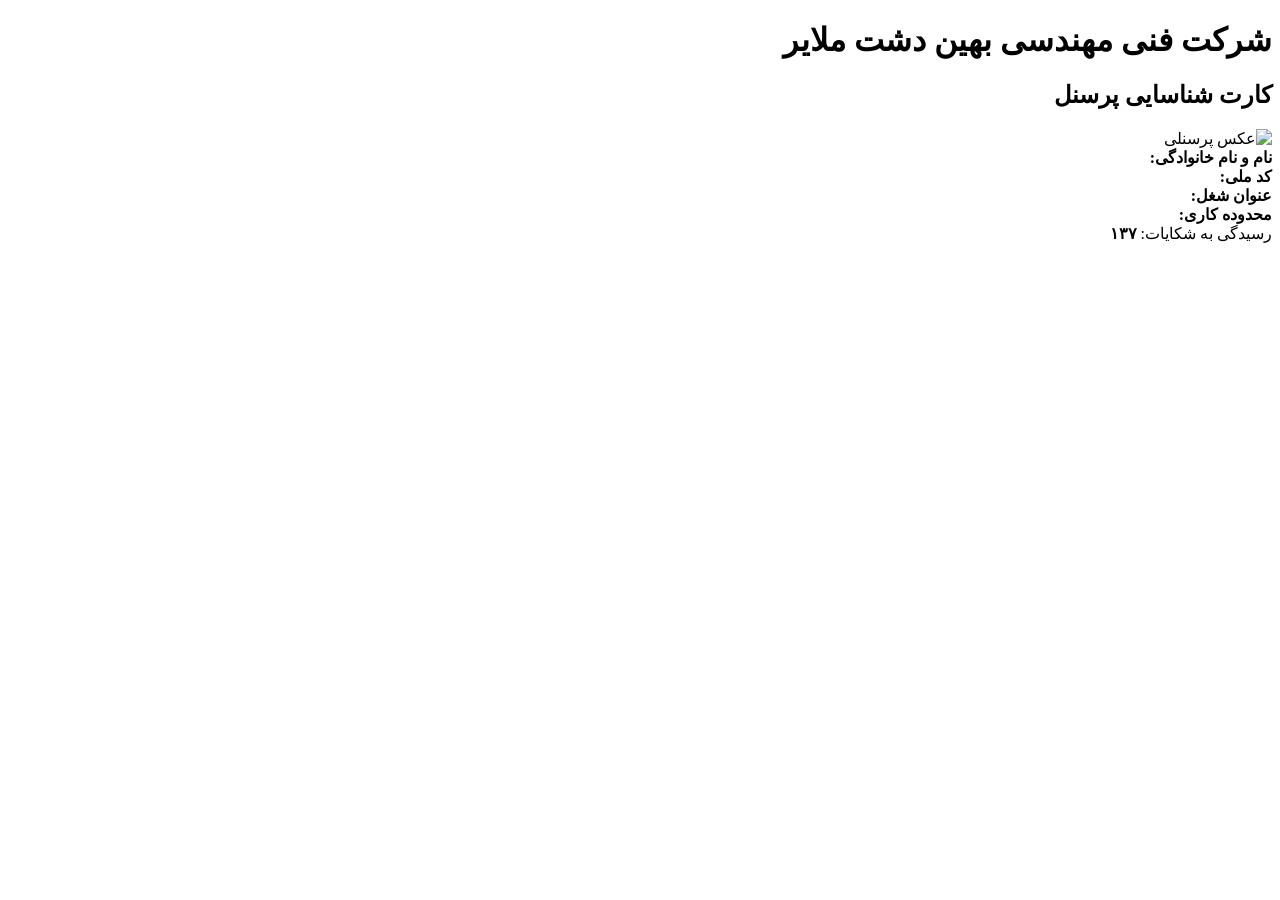
==== index.html @ 25c79615 "Create index.html" ====
<!DOCTYPE html>
<html lang="fa" dir="rtl">
<head>
  <meta charset="UTF-8">
  <meta name="viewport" content="width=device-width, initial-scale=1.0">
  <title>کارت شناسایی پرسنل</title>

  <link rel="stylesheet" href="style.css">
</head>

<body>

<div class="card">

  <div class="header">
    <h1>شرکت فنی مهندسی بهین دشت ملایر</h1>
    <h2>کارت شناسایی پرسنل</h2>
  </div>

  <div class="photo">
    <img id="photo" src="" alt="عکس پرسنلی">
  </div>

  <div class="info">

    <div><strong>نام و نام خانوادگی:</strong> <span id="name"></span></div>

    <div><strong>کد ملی:</strong> <span id="national"></span></div>

    <div><strong>عنوان شغل:</strong> <span id="job"></span></div>

    <div><strong>محدوده کاری:</strong> <span id="area"></span></div>

  </div>

  <div class="footer">
      رسیدگی به شکایات: <strong>۱۳۷</strong>
  </div>

</div>

<script src="script.js"></script>

</body>
</html>
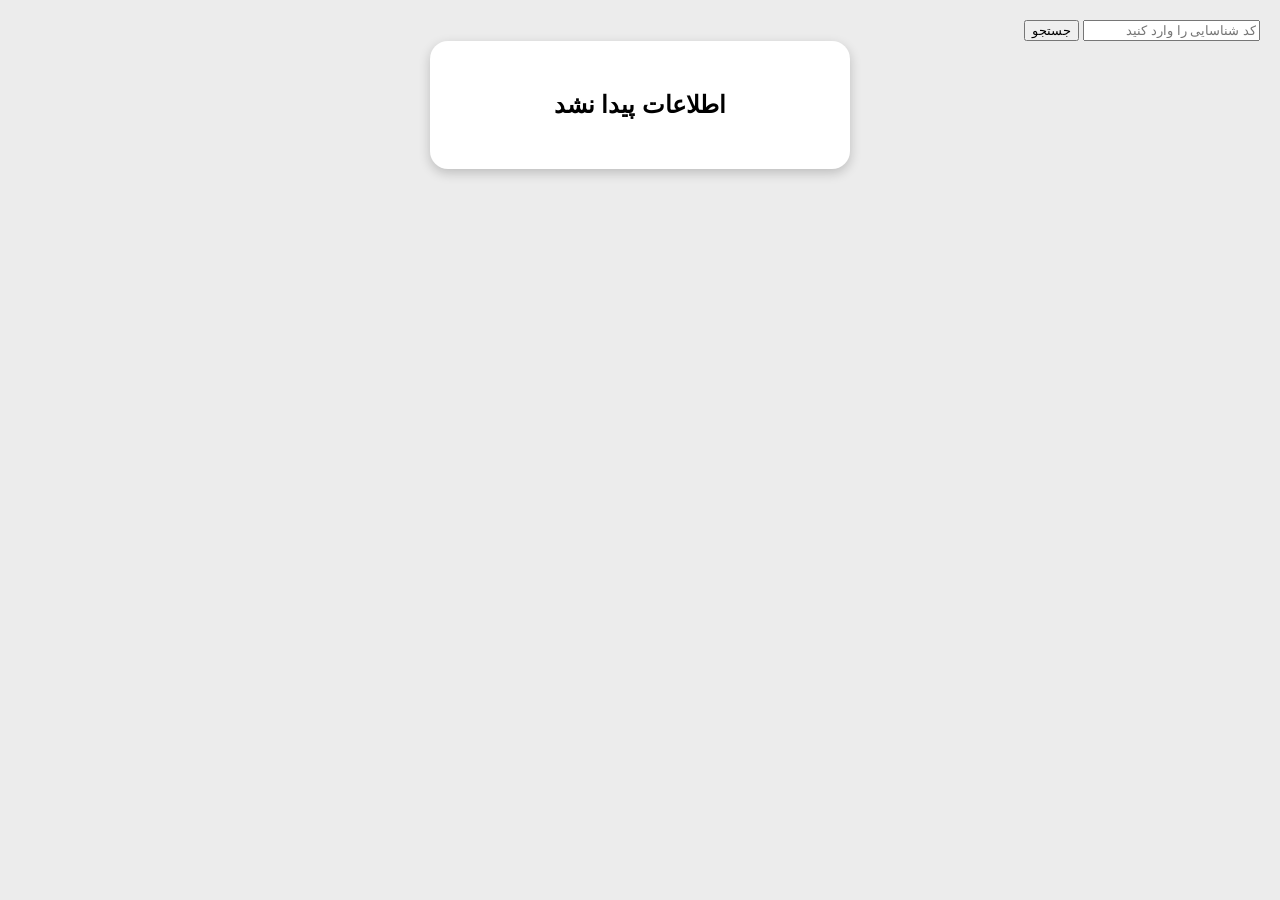
==== commit 602070df: "Update index.html" ====
--- a/index.html
+++ b/index.html
@@ -9,6 +9,11 @@
 </head>
 
 <body>
+
+<div class="search">
+  <input type="text" id="searchId" placeholder="کد شناسایی را وارد کنید">
+  <button onclick="searchEmployee()">جستجو</button>
+</div>
 
 <div class="card">
 
--- a/style.css
+++ b/style.css
@@ -0,0 +1,58 @@
+body{
+    margin:0;
+    padding:20px;
+    background:#ececec;
+    font-family:Tahoma,sans-serif;
+}
+
+.card{
+    max-width:420px;
+    margin:auto;
+    background:#fff;
+    border-radius:18px;
+    overflow:hidden;
+    box-shadow:0 4px 12px rgba(0,0,0,.2);
+}
+
+.header{
+    background:#00695c;
+    color:#fff;
+    text-align:center;
+    padding:20px;
+}
+
+.header h1{
+    margin:0;
+    font-size:24px;
+}
+
+.header h2{
+    margin-top:10px;
+    font-size:18px;
+}
+
+.photo{
+    text-align:center;
+    padding:20px;
+}
+
+.photo img{
+    width:150px;
+    height:150px;
+    border-radius:50%;
+    object-fit:cover;
+    border:4px solid #00695c;
+}
+
+.info{
+    padding:20px;
+    line-height:2;
+    font-size:17px;
+}
+
+.footer{
+    background:#f2f2f2;
+    text-align:center;
+    padding:15px;
+    font-weight:bold;
+}
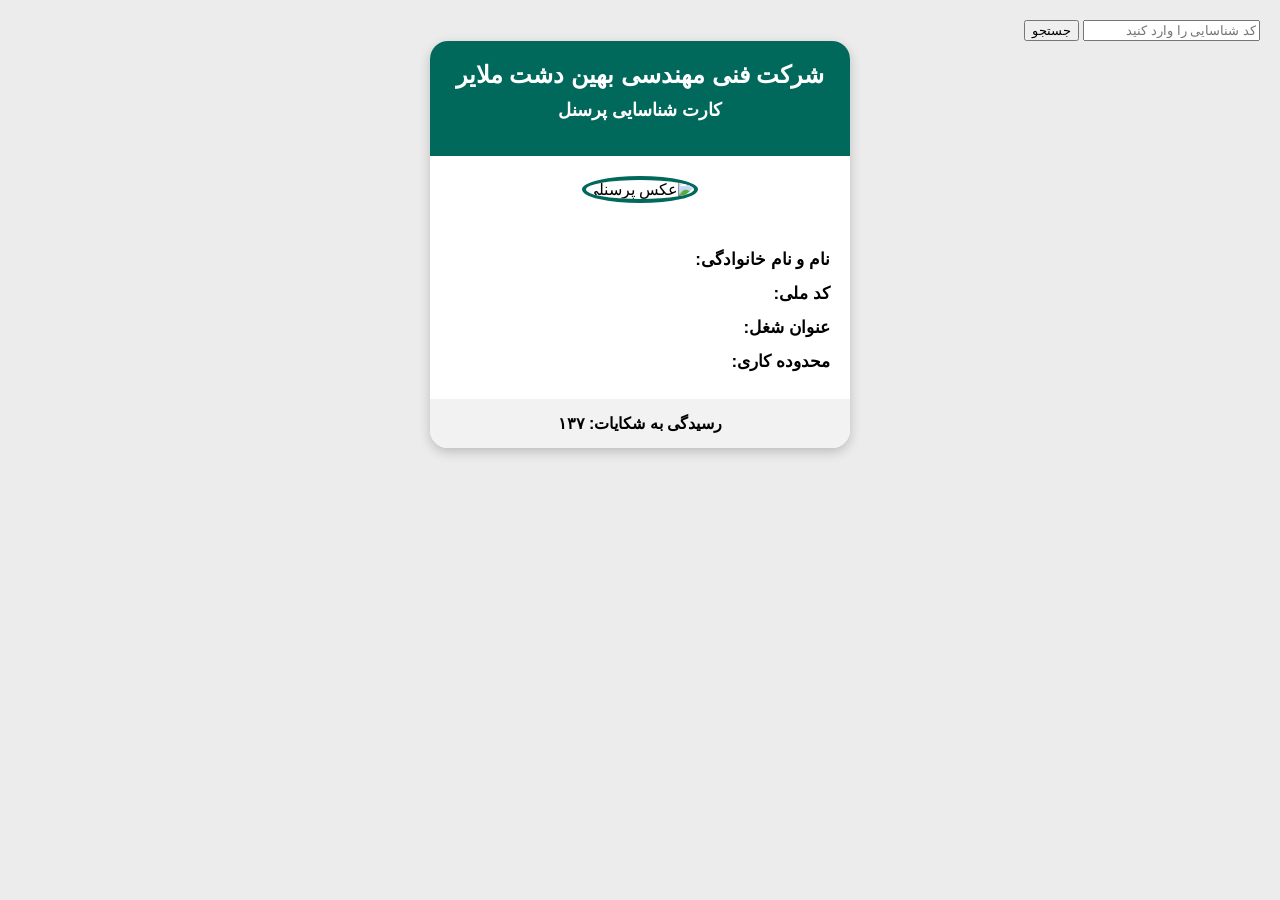
==== commit a615ae55: "Update index.html" ====
--- a/index.html
+++ b/index.html
@@ -38,12 +38,15 @@
 
   </div>
 
+  <div id="qrcode"></div>
+
   <div class="footer">
       رسیدگی به شکایات: <strong>۱۳۷</strong>
   </div>
 
 </div>
 
+<script src="https://cdnjs.cloudflare.com/ajax/libs/qrcodejs/1.0.0/qrcode.min.js"></script>
 <script src="script.js"></script>
 
 </body>
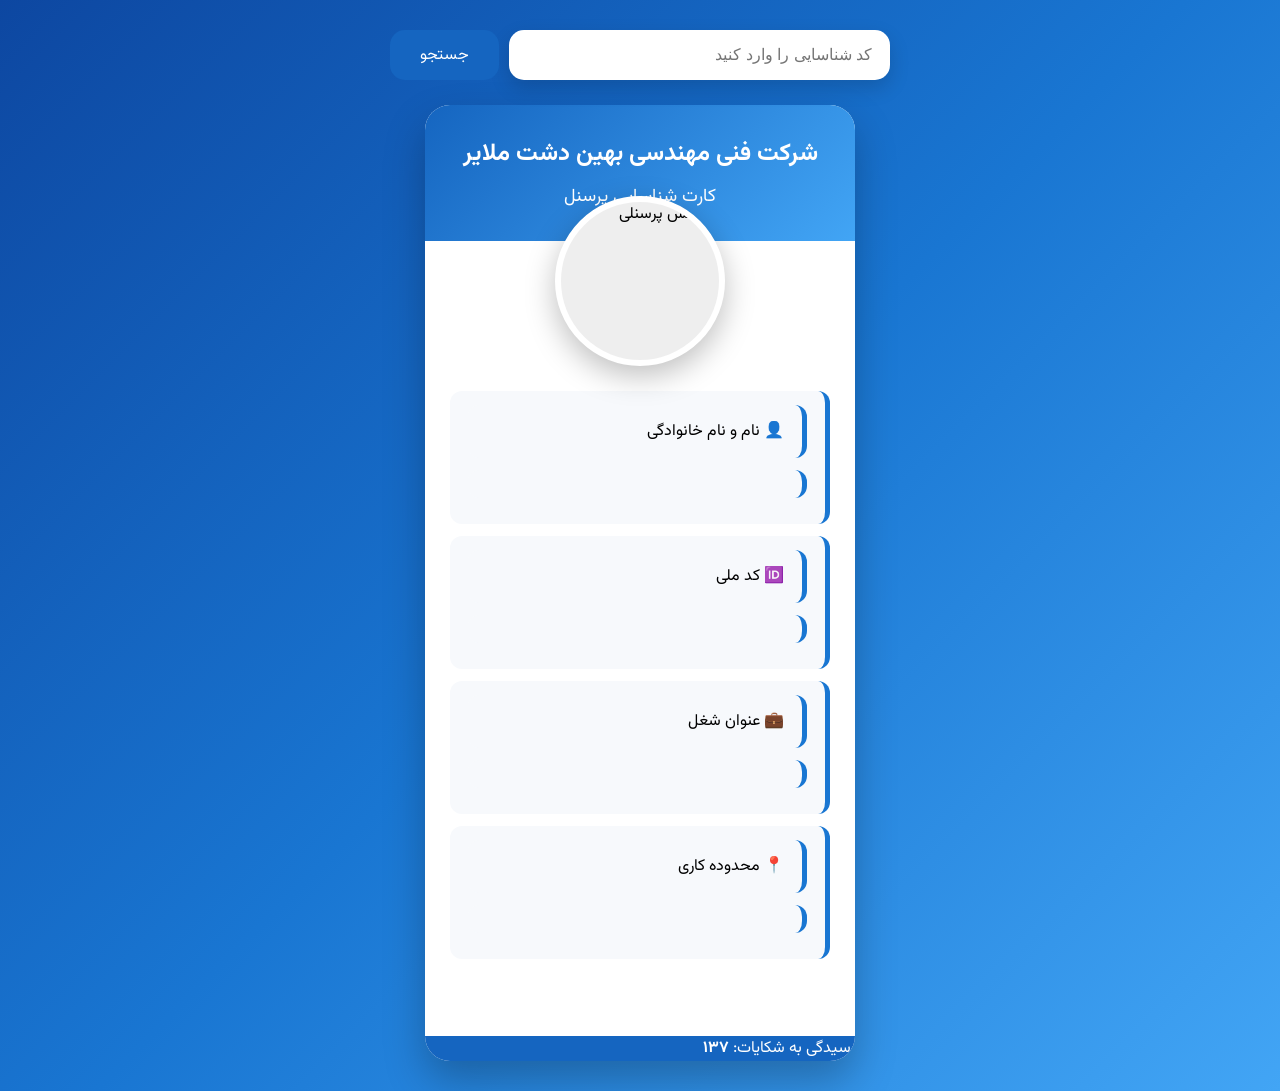
==== commit 285e6d84: "Update index.html" ====
--- a/index.html
+++ b/index.html
@@ -1,11 +1,18 @@
 <!DOCTYPE html>
 <html lang="fa" dir="rtl">
+
 <head>
   <meta charset="UTF-8">
   <meta name="viewport" content="width=device-width, initial-scale=1.0">
+
   <title>کارت شناسایی پرسنل</title>
 
+  <!-- فونت فارسی -->
+  <link href="https://fonts.googleapis.com/css2?family=Vazirmatn:wght@300;400;500;700&display=swap" rel="stylesheet">
+
+  <!-- فایل استایل -->
   <link rel="stylesheet" href="style.css">
+
 </head>
 
 <body>
@@ -26,22 +33,34 @@
     <img id="photo" src="" alt="عکس پرسنلی">
   </div>
 
-  <div class="info">
+ <div class="info">
 
-    <div><strong>نام و نام خانوادگی:</strong> <span id="name"></span></div>
+<div class="info-box">
+<div class="title">👤 نام و نام خانوادگی</div>
+<div class="value" id="name"></div>
+</div>
 
-    <div><strong>کد ملی:</strong> <span id="national"></span></div>
+<div class="info-box">
+<div class="title">🆔 کد ملی</div>
+<div class="value" id="national"></div>
+</div>
 
-    <div><strong>عنوان شغل:</strong> <span id="job"></span></div>
+<div class="info-box">
+<div class="title">💼 عنوان شغل</div>
+<div class="value" id="job"></div>
+</div>
 
-    <div><strong>محدوده کاری:</strong> <span id="area"></span></div>
+<div class="info-box">
+<div class="title">📍 محدوده کاری</div>
+<div class="value" id="area"></div>
+</div>
 
-  </div>
+</div>
 
   <div id="qrcode"></div>
 
   <div class="footer">
-      رسیدگی به شکایات: <strong>۱۳۷</strong>
+    رسیدگی به شکایات: <strong>۱۳۷</strong>
   </div>
 
 </div>
--- a/style.css
+++ b/style.css
@@ -1,58 +1,153 @@
-body{
+*{
     margin:0;
-    padding:20px;
-    background:#ececec;
-    font-family:Tahoma,sans-serif;
+    padding:0;
+    box-sizing:border-box;
 }
 
+body{
+    font-family:'Vazirmatn',sans-serif;
+    background:linear-gradient(135deg,#0d47a1,#1976d2,#42a5f5);
+    min-height:100vh;
+    padding:30px 15px;
+}
+
+/* قسمت جستجو */
+
+.search{
+    max-width:500px;
+    margin:0 auto 25px;
+    display:flex;
+    gap:10px;
+}
+
+.search input{
+    flex:1;
+    height:50px;
+    border:none;
+    border-radius:15px;
+    padding:0 18px;
+    font-size:16px;
+    outline:none;
+    box-shadow:0 8px 20px rgba(0,0,0,.15);
+}
+
+.search button{
+    border:none;
+    background:#1565c0;
+    color:#fff;
+    border-radius:15px;
+    padding:0 30px;
+    font-size:16px;
+    font-family:'Vazirmatn';
+    cursor:pointer;
+    transition:.3s;
+}
+
+.search button:hover{
+    background:#0d47a1;
+    transform:translateY(-2px);
+}
+
+/* کارت */
+
 .card{
-    max-width:420px;
+    max-width:430px;
     margin:auto;
     background:#fff;
-    border-radius:18px;
+    border-radius:25px;
     overflow:hidden;
-    box-shadow:0 4px 12px rgba(0,0,0,.2);
+    box-shadow:0 20px 40px rgba(0,0,0,.25);
+    animation:show .6s;
 }
 
+@keyframes show{
+
+from{
+opacity:0;
+transform:translateY(30px);
+}
+
+to{
+opacity:1;
+transform:translateY(0);
+}
+
+}
+
+/* هدر */
+
 .header{
-    background:#00695c;
+    background:linear-gradient(135deg,#1565c0,#42a5f5);
     color:#fff;
     text-align:center;
+    padding:30px 20px;
+}
+
+.header h1{
+    font-size:24px;
+    font-weight:700;
+    margin-bottom:10px;
+}
+
+.header h2{
+    font-size:18px;
+    font-weight:400;
+}
+
+/* عکس */
+
+.photo{
+    display:flex;
+    justify-content:center;
+    margin-top:-45px;
+}
+
+.photo img{
+    width:170px;
+    height:170px;
+    border-radius:50%;
+    border:6px solid #fff;
+    object-fit:cover;
+    background:#eee;
+    box-shadow:0 10px 30px rgba(0,0,0,.25);
+}
+
+/* اطلاعات */
+
+.info{
+    padding:25px;
+}
+
+.info div{
+    background:#f7f9fc;
+    margin-bottom:12px;
+    padding:14px 18px;
+    border-radius:12px;
+    font-size:16px;
+    border-right:5px solid #1976d2;
+}
+
+.info strong{
+    color:#1565c0;
+}
+
+/* QR */
+
+#qrcode{
+    display:flex;
+    justify-content:center;
     padding:20px;
 }
 
-.header h1{
-    margin:0;
-    font-size:24px;
+#qrcode img{
+    border:8px solid #fff;
+    border-radius:15px;
+    box-shadow:0 5px 20px rgba(0,0,0,.2);
 }
 
-.header h2{
-    margin-top:10px;
-    font-size:18px;
-}
-
-.photo{
-    text-align:center;
-    padding:20px;
-}
-
-.photo img{
-    width:150px;
-    height:150px;
-    border-radius:50%;
-    object-fit:cover;
-    border:4px solid #00695c;
-}
-
-.info{
-    padding:20px;
-    line-height:2;
-    font-size:17px;
-}
+/* فوتر */
 
 .footer{
-    background:#f2f2f2;
-    text-align:center;
-    padding:15px;
-    font-weight:bold;
-}
+    background:#1565c0;
+    color:#fff;
+    text
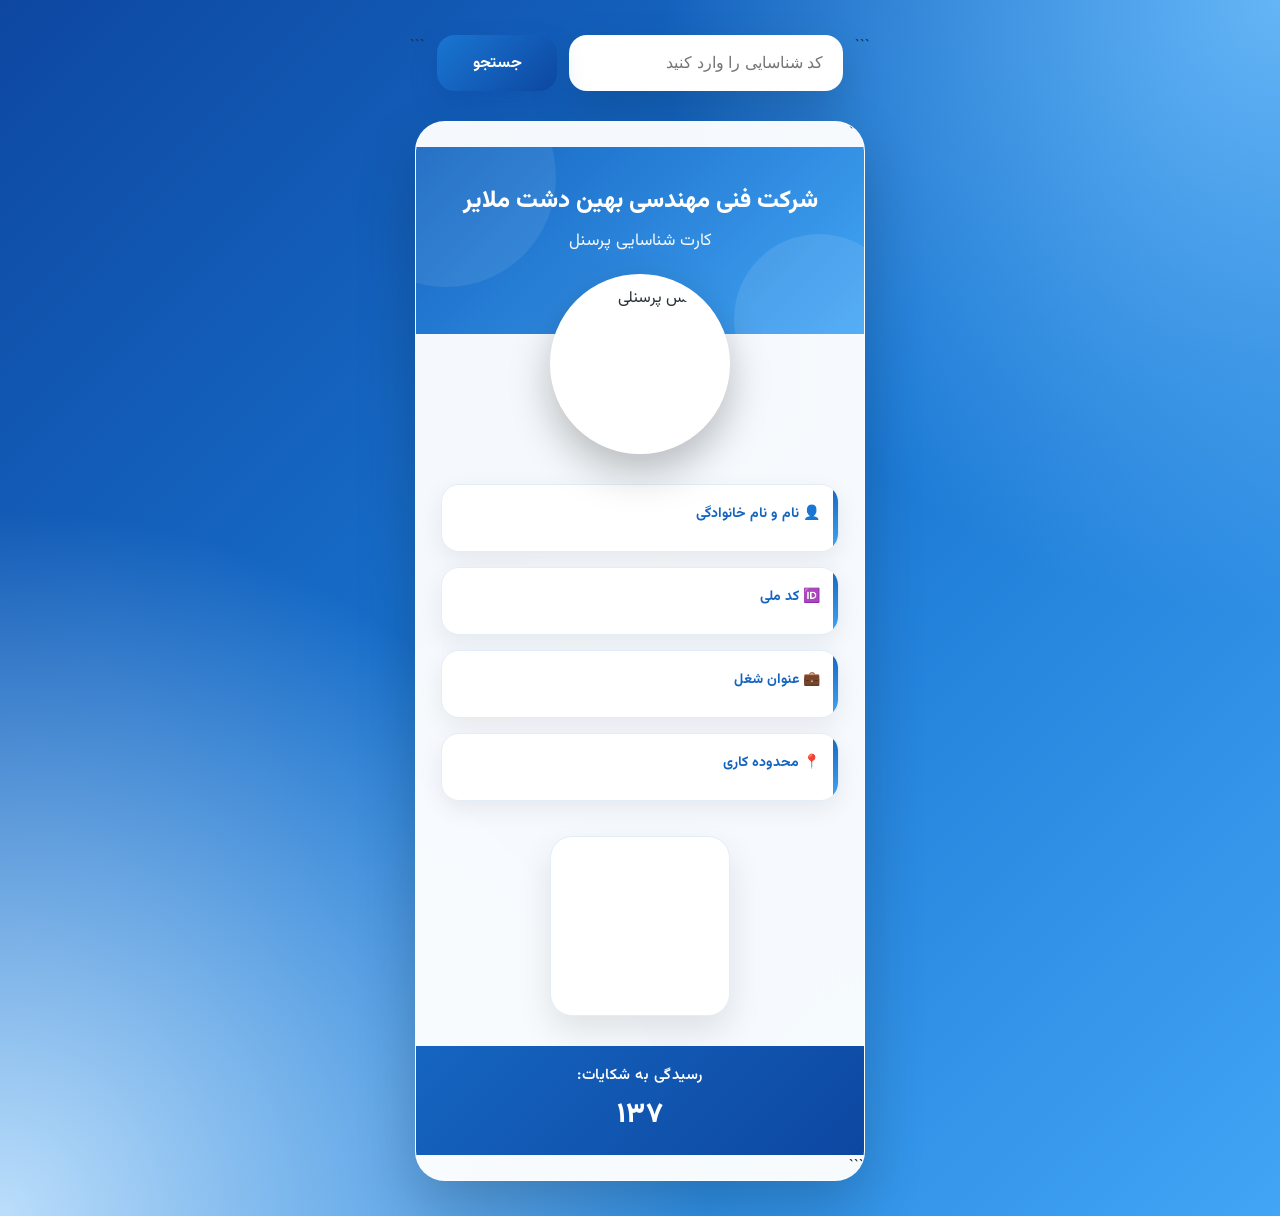
==== commit 2b298125: "Update index.html" ====
--- a/index.html
+++ b/index.html
@@ -1,72 +1,153 @@
 <!DOCTYPE html>
+
 <html lang="fa" dir="rtl">
 
 <head>
+
   <meta charset="UTF-8">
   <meta name="viewport" content="width=device-width, initial-scale=1.0">
 
   <title>کارت شناسایی پرسنل</title>
 
   <!-- فونت فارسی -->
-  <link href="https://fonts.googleapis.com/css2?family=Vazirmatn:wght@300;400;500;700&display=swap" rel="stylesheet">
+
+  <link
+    href="https://fonts.googleapis.com/css2?family=Vazirmatn:wght@300;400;500;700&display=swap"
+    rel="stylesheet"
+  >
 
   <!-- فایل استایل -->
+
   <link rel="stylesheet" href="style.css">
 
 </head>
 
 <body>
 
-<div class="search">
-  <input type="text" id="searchId" placeholder="کد شناسایی را وارد کنید">
-  <button onclick="searchEmployee()">جستجو</button>
-</div>
+  <div class="search">
 
-<div class="card">
+```
+<input
+  type="text"
+  id="searchId"
+  placeholder="کد شناسایی را وارد کنید"
+>
 
-  <div class="header">
-    <h1>شرکت فنی مهندسی بهین دشت ملایر</h1>
-    <h2>کارت شناسایی پرسنل</h2>
+<button onclick="searchEmployee()">
+  جستجو
+</button>
+```
+
   </div>
 
-  <div class="photo">
-    <img id="photo" src="" alt="عکس پرسنلی">
-  </div>
+  <div class="card">
 
- <div class="info">
+```
+<div class="header">
 
-<div class="info-box">
-<div class="title">👤 نام و نام خانوادگی</div>
-<div class="value" id="name"></div>
-</div>
+  <h1>
+    شرکت فنی مهندسی بهین دشت ملایر
+  </h1>
 
-<div class="info-box">
-<div class="title">🆔 کد ملی</div>
-<div class="value" id="national"></div>
-</div>
-
-<div class="info-box">
-<div class="title">💼 عنوان شغل</div>
-<div class="value" id="job"></div>
-</div>
-
-<div class="info-box">
-<div class="title">📍 محدوده کاری</div>
-<div class="value" id="area"></div>
-</div>
+  <h2>
+    کارت شناسایی پرسنل
+  </h2>
 
 </div>
 
-  <div id="qrcode"></div>
 
-  <div class="footer">
-    رسیدگی به شکایات: <strong>۱۳۷</strong>
+<div class="photo">
+
+  <img
+    id="photo"
+    src=""
+    alt="عکس پرسنلی"
+  >
+
+</div>
+
+
+<div class="info">
+
+  <div class="info-box">
+
+    <div class="title">
+      👤 نام و نام خانوادگی
+    </div>
+
+    <div
+      class="value"
+      id="name">
+    </div>
+
+  </div>
+
+
+  <div class="info-box">
+
+    <div class="title">
+      🆔 کد ملی
+    </div>
+
+    <div
+      class="value"
+      id="national">
+    </div>
+
+  </div>
+
+
+  <div class="info-box">
+
+    <div class="title">
+      💼 عنوان شغل
+    </div>
+
+    <div
+      class="value"
+      id="job">
+    </div>
+
+  </div>
+
+
+  <div class="info-box">
+
+    <div class="title">
+      📍 محدوده کاری
+    </div>
+
+    <div
+      class="value"
+      id="area">
+    </div>
+
   </div>
 
 </div>
 
-<script src="https://cdnjs.cloudflare.com/ajax/libs/qrcodejs/1.0.0/qrcode.min.js"></script>
-<script src="script.js"></script>
+
+<div id="qrcode"></div>
+
+
+<div class="footer">
+
+  رسیدگی به شکایات:
+  <strong>۱۳۷</strong>
+
+</div>
+```
+
+  </div>
+
+  <!-- QR Code -->
+
+  <script src="https://cdnjs.cloudflare.com/ajax/libs/qrcodejs/1.0.0/qrcode.min.js"></script>
+
+  <!-- فایل JavaScript -->
+
+  <script src="script.js"></script>
 
 </body>
+
 </html>
--- a/style.css
+++ b/style.css
@@ -1,153 +1,879 @@
+/* ===========================
+   Behin Dasht ID Card v2
+   Part 1
+=========================== */
+
+:root{
+    --primary:#1565C0;
+    --primary-dark:#0D47A1;
+    --primary-light:#42A5F5;
+    --bg:#EEF5FF;
+    --white:#ffffff;
+    --text:#263238;
+    --text-light:#607D8B;
+    --border:#E3EDF8;
+
+    --shadow:
+    0 18px 45px rgba(0,0,0,.15);
+
+    --radius:24px;
+}
+
 *{
     margin:0;
     padding:0;
     box-sizing:border-box;
 }
 
+html{
+    scroll-behavior:smooth;
+}
+
 body{
+
     font-family:'Vazirmatn',sans-serif;
-    background:linear-gradient(135deg,#0d47a1,#1976d2,#42a5f5);
+
+    background:
+
+    radial-gradient(circle at top right,#64B5F6 0%,transparent 35%),
+
+    radial-gradient(circle at bottom left,#BBDEFB 0%,transparent 40%),
+
+    linear-gradient(135deg,#0D47A1,#1976D2,#42A5F5);
+
     min-height:100vh;
-    padding:30px 15px;
-}
-
-/* قسمت جستجو */
+
+    padding:35px 15px;
+
+    color:var(--text);
+
+}
+
+/* =======================
+      SEARCH
+======================= */
 
 .search{
-    max-width:500px;
-    margin:0 auto 25px;
+
+    max-width:460px;
+
+    margin:0 auto 30px;
+
     display:flex;
-    gap:10px;
+
+    gap:12px;
+
 }
 
 .search input{
+
     flex:1;
-    height:50px;
+
+    height:56px;
+
     border:none;
-    border-radius:15px;
-    padding:0 18px;
+
+    border-radius:18px;
+
+    padding:0 20px;
+
     font-size:16px;
+
+    background:#fff;
+
     outline:none;
-    box-shadow:0 8px 20px rgba(0,0,0,.15);
+
+    transition:.3s;
+
+    box-shadow:var(--shadow);
+
+}
+
+.search input:focus{
+
+    transform:translateY(-2px);
+
+    box-shadow:
+
+    0 25px 45px rgba(0,0,0,.18);
+
 }
 
 .search button{
+
+    width:120px;
+
     border:none;
-    background:#1565c0;
+
+    border-radius:18px;
+
+    background:
+
+    linear-gradient(135deg,#1976D2,#0D47A1);
+
     color:#fff;
-    border-radius:15px;
-    padding:0 30px;
+
     font-size:16px;
+
     font-family:'Vazirmatn';
+
+    font-weight:700;
+
     cursor:pointer;
+
     transition:.3s;
+
+    box-shadow:
+
+    0 12px 25px rgba(13,71,161,.35);
+
 }
 
 .search button:hover{
-    background:#0d47a1;
-    transform:translateY(-2px);
-}
-
-/* کارت */
+
+    transform:translateY(-3px);
+
+}
+
+.search button:active{
+
+    transform:scale(.97);
+
+}
+
+/* =======================
+        CARD
+======================= */
 
 .card{
-    max-width:430px;
+
+    max-width:450px;
+
     margin:auto;
-    background:#fff;
-    border-radius:25px;
+
     overflow:hidden;
-    box-shadow:0 20px 40px rgba(0,0,0,.25);
+
+    border-radius:30px;
+
+    background:rgba(255,255,255,.96);
+
+    backdrop-filter:blur(20px);
+
+    box-shadow:
+
+    0 25px 60px rgba(0,0,0,.20);
+
     animation:show .6s;
-}
+
+}
+
+/* =======================
+        HEADER
+======================= */
+
+.header{
+
+    position:relative;
+
+    padding:35px 25px 80px;
+
+    text-align:center;
+
+    color:#fff;
+
+    overflow:hidden;
+
+    background:
+
+    linear-gradient(135deg,#1565C0,#42A5F5);
+
+}
+
+/* دایره‌های تزئینی */
+
+.header::before{
+
+content:"";
+
+position:absolute;
+
+width:220px;
+
+height:220px;
+
+background:rgba(255,255,255,.08);
+
+border-radius:50%;
+
+left:-80px;
+
+top:-80px;
+
+}
+
+.header::after{
+
+content:"";
+
+position:absolute;
+
+width:170px;
+
+height:170px;
+
+background:rgba(255,255,255,.10);
+
+border-radius:50%;
+
+right:-40px;
+
+bottom:-70px;
+
+}
+
+.header h1{
+
+font-size:24px;
+
+font-weight:800;
+
+margin-bottom:8px;
+
+position:relative;
+
+z-index:2;
+
+}
+
+.header h2{
+
+font-size:17px;
+
+font-weight:400;
+
+position:relative;
+
+z-index:2;
+
+opacity:.95;
+
+}
+
+/* موج پایین هدر */
+
+.header svg{
+
+position:absolute;
+
+bottom:-2px;
+
+left:0;
+
+width:100%;
+
+}
+/* =======================
+      PHOTO
+======================= */
+
+.photo{
+
+display:flex;
+
+justify-content:center;
+
+margin-top:-60px;
+
+position:relative;
+
+z-index:10;
+
+}
+
+.photo img{
+
+width:180px;
+
+height:180px;
+
+border-radius:50%;
+
+object-fit:cover;
+
+background:#fff;
+
+padding:6px;
+
+border:6px solid #fff;
+
+box-shadow:
+
+0 18px 40px rgba(0,0,0,.25);
+
+transition:.4s;
+
+}
+
+.photo img:hover{
+
+transform:scale(1.05);
+
+}
+
+/* =======================
+      INFO
+======================= */
+
+.info{
+
+padding:30px 25px 20px;
+
+display:flex;
+
+flex-direction:column;
+
+gap:15px;
+
+}
+
+.info-box{
+
+background:#fff;
+
+border-radius:18px;
+
+padding:18px;
+
+border:1px solid var(--border);
+
+box-shadow:
+
+0 8px 25px rgba(0,0,0,.07);
+
+transition:.3s;
+
+position:relative;
+
+overflow:hidden;
+
+}
+
+.info-box::before{
+
+content:"";
+
+position:absolute;
+
+top:0;
+
+right:0;
+
+width:5px;
+
+height:100%;
+
+background:linear-gradient(
+
+180deg,
+
+var(--primary),
+
+var(--primary-light)
+
+);
+
+}
+
+.info-box:hover{
+
+transform:translateY(-5px);
+
+box-shadow:
+
+0 18px 35px rgba(0,0,0,.12);
+
+}
+
+.title{
+
+font-size:14px;
+
+font-weight:700;
+
+color:var(--primary);
+
+margin-bottom:8px;
+
+}
+
+.value{
+
+font-size:17px;
+
+font-weight:600;
+
+color:var(--text);
+
+line-height:1.9;
+
+word-break:break-word;
+
+}
+
+/* =======================
+        QR
+======================= */
+
+#qrcode{
+
+margin:15px auto 30px;
+
+width:180px;
+
+height:180px;
+
+display:flex;
+
+justify-content:center;
+
+align-items:center;
+
+background:#fff;
+
+border-radius:22px;
+
+border:1px solid var(--border);
+
+box-shadow:
+
+0 15px 35px rgba(0,0,0,.10);
+
+padding:15px;
+
+transition:.3s;
+
+}
+
+#qrcode:hover{
+
+transform:translateY(-4px);
+
+}
+
+#qrcode img{
+
+width:100%!important;
+
+height:100%!important;
+
+border-radius:12px;
+
+}
+
+/* =======================
+      FOOTER
+======================= */
+
+.footer{
+
+background:
+
+linear-gradient(
+
+135deg,
+
+var(--primary),
+
+var(--primary-dark)
+
+);
+
+color:#fff;
+
+text-align:center;
+
+padding:18px;
+
+font-size:15px;
+
+font-weight:600;
+
+letter-spacing:.5px;
+
+}
+
+.footer strong{
+
+display:block;
+
+font-size:28px;
+
+margin-top:6px;
+
+font-weight:800;
+
+}
+/* ===========================
+      Behin Dasht ID Card v2
+      Part 3
+=========================== */
+
+
+/* =======================
+      ANIMATION
+======================= */
 
 @keyframes show{
 
-from{
-opacity:0;
-transform:translateY(30px);
-}
-
-to{
-opacity:1;
-transform:translateY(0);
-}
-
-}
-
-/* هدر */
+    from{
+
+        opacity:0;
+
+        transform:
+
+        translateY(40px)
+
+        scale(.96);
+
+    }
+
+
+    to{
+
+        opacity:1;
+
+        transform:
+
+        translateY(0)
+
+        scale(1);
+
+    }
+
+}
+
+
+
+@keyframes float{
+
+    0%,100%{
+
+        transform:translateY(0);
+
+    }
+
+
+    50%{
+
+        transform:translateY(-8px);
+
+    }
+
+}
+
+
+
+@keyframes pulse{
+
+    0%{
+
+        box-shadow:
+
+        0 0 0 0 rgba(21,101,192,.35);
+
+    }
+
+
+    70%{
+
+        box-shadow:
+
+        0 0 0 20px rgba(21,101,192,0);
+
+    }
+
+
+    100%{
+
+        box-shadow:
+
+        0 0 0 0 rgba(21,101,192,0);
+
+    }
+
+}
+
+
+
+/* کارت ورود نرم */
+
+.card{
+
+    animation:
+
+    show .7s ease forwards;
+
+}
+
+
+
+/* عکس حالت زنده */
+
+.photo img{
+
+    animation:
+
+    float 4s ease-in-out infinite;
+
+}
+
+
+
+/* =======================
+      GLASS EFFECT
+======================= */
+
+
+.card{
+
+    border:
+
+    1px solid rgba(255,255,255,.5);
+
+}
+
 
 .header{
-    background:linear-gradient(135deg,#1565c0,#42a5f5);
-    color:#fff;
-    text-align:center;
-    padding:30px 20px;
-}
-
-.header h1{
-    font-size:24px;
-    font-weight:700;
-    margin-bottom:10px;
-}
-
-.header h2{
-    font-size:18px;
-    font-weight:400;
-}
-
-/* عکس */
-
-.photo{
-    display:flex;
-    justify-content:center;
-    margin-top:-45px;
-}
-
-.photo img{
-    width:170px;
-    height:170px;
+
+    backdrop-filter:
+
+    blur(12px);
+
+}
+
+
+/* =======================
+      BUTTON EFFECT
+======================= */
+
+
+.search button{
+
+    position:relative;
+
+    overflow:hidden;
+
+}
+
+
+
+.search button::before{
+
+    content:"";
+
+    position:absolute;
+
+    width:0;
+
+    height:0;
+
+    background:
+
+    rgba(255,255,255,.35);
+
     border-radius:50%;
-    border:6px solid #fff;
-    object-fit:cover;
-    background:#eee;
-    box-shadow:0 10px 30px rgba(0,0,0,.25);
-}
-
-/* اطلاعات */
-
-.info{
-    padding:25px;
-}
-
-.info div{
-    background:#f7f9fc;
-    margin-bottom:12px;
-    padding:14px 18px;
-    border-radius:12px;
-    font-size:16px;
-    border-right:5px solid #1976d2;
-}
-
-.info strong{
-    color:#1565c0;
-}
-
-/* QR */
-
-#qrcode{
-    display:flex;
-    justify-content:center;
-    padding:20px;
-}
-
-#qrcode img{
-    border:8px solid #fff;
-    border-radius:15px;
-    box-shadow:0 5px 20px rgba(0,0,0,.2);
-}
-
-/* فوتر */
-
-.footer{
-    background:#1565c0;
-    color:#fff;
-    text
+
+    transform:translate(-50%,-50%);
+
+    transition:.5s;
+
+}
+
+
+
+.search button:hover::before{
+
+    width:250px;
+
+    height:250px;
+
+}
+
+
+/* =======================
+      MOBILE
+======================= */
+
+
+@media(max-width:600px){
+
+
+    body{
+
+        padding:
+
+        20px 10px;
+
+    }
+
+
+
+    .search{
+
+        flex-direction:column;
+
+    }
+
+
+
+    .search button{
+
+        width:100%;
+
+        height:55px;
+
+    }
+
+
+
+    .card{
+
+        border-radius:22px;
+
+    }
+
+
+
+    .header{
+
+        padding:
+
+        30px 20px 70px;
+
+    }
+
+
+
+    .header h1{
+
+        font-size:21px;
+
+    }
+
+
+
+    .photo img{
+
+        width:150px;
+
+        height:150px;
+
+    }
+
+
+
+    .info{
+
+        padding:
+
+        25px 18px;
+
+    }
+
+
+
+    .info-box{
+
+        padding:15px;
+
+    }
+
+
+
+    .value{
+
+        font-size:15px;
+
+    }
+
+
+}
+
+
+
+/* =======================
+      SMALL DEVICES
+======================= */
+
+
+@media(max-width:380px){
+
+
+    .photo img{
+
+        width:130px;
+
+        height:130px;
+
+    }
+
+
+    #qrcode{
+
+        width:150px;
+
+        height:150px;
+
+    }
+
+
+}
+
+
+
+/* =======================
+      SMOOTH SCROLL
+======================= */
+
+
+*{
+
+    -webkit-tap-highlight-color:transparent;
+
+}
+
+
+/* =======================
+      PRINT MODE
+======================= */
+
+
+@media print{
+
+
+    body{
+
+        background:#fff;
+
+        padding:0;
+
+    }
+
+
+    .search{
+
+        display:none;
+
+    }
+
+
+    .card{
+
+        box-shadow:none;
+
+        width:100%;
+
+    }
+
+
+}
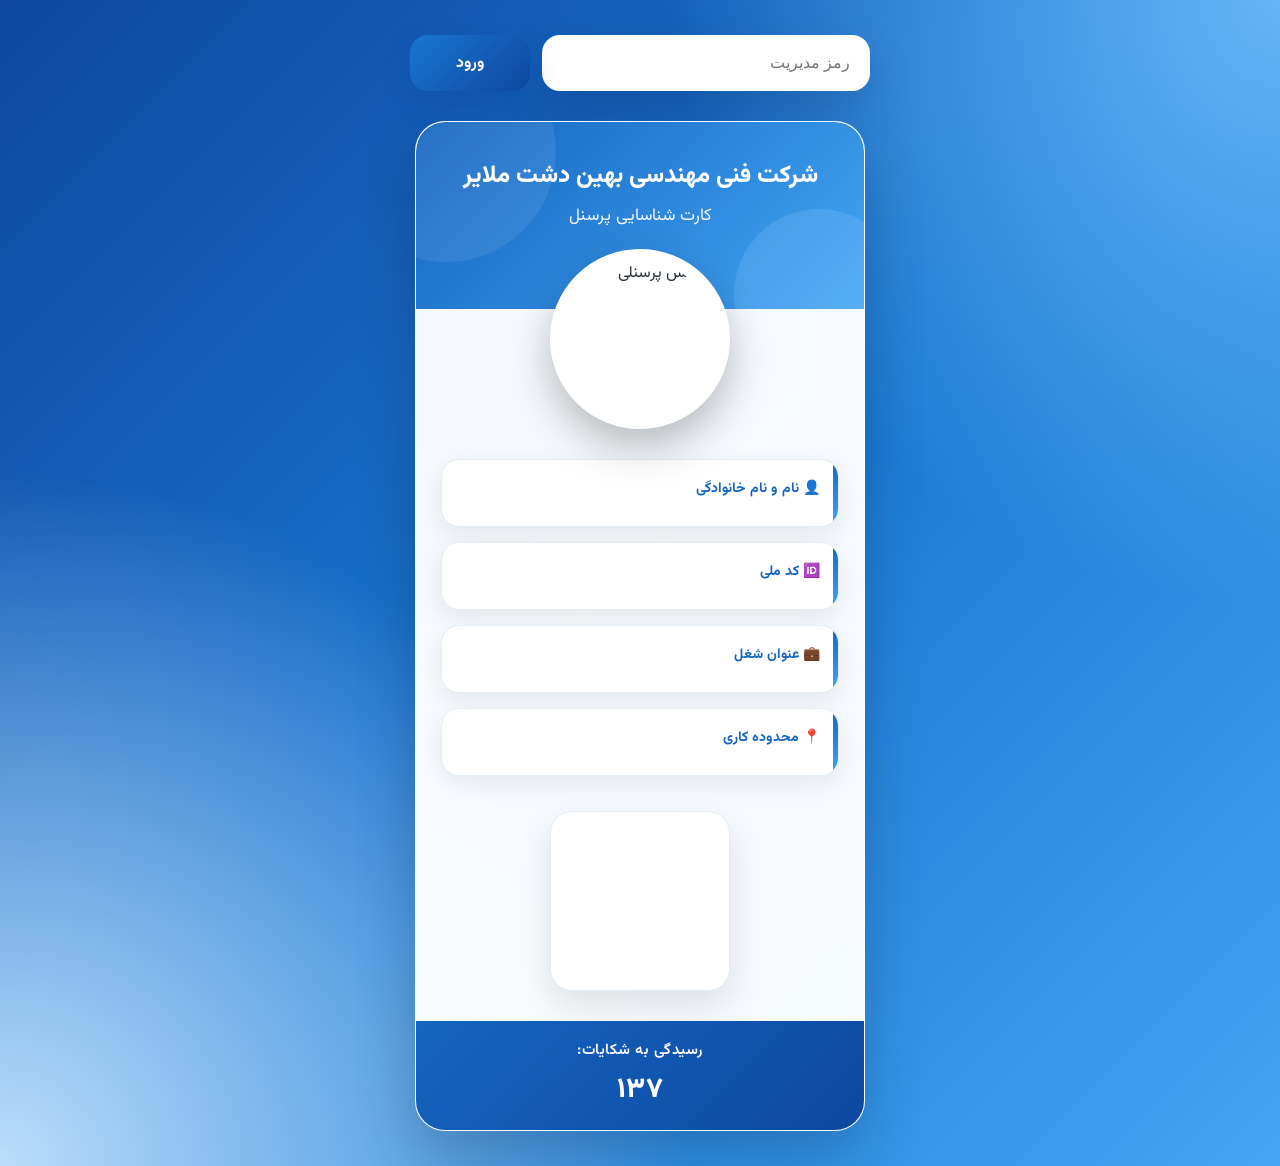
==== commit 78dc4efa: "Update index.html" ====
--- a/index.html
+++ b/index.html
@@ -1,150 +1,167 @@
 <!DOCTYPE html>
-
 <html lang="fa" dir="rtl">
 
 <head>
-
   <meta charset="UTF-8">
   <meta name="viewport" content="width=device-width, initial-scale=1.0">
 
   <title>کارت شناسایی پرسنل</title>
 
   <!-- فونت فارسی -->
-
   <link
     href="https://fonts.googleapis.com/css2?family=Vazirmatn:wght@300;400;500;700&display=swap"
     rel="stylesheet"
   >
 
   <!-- فایل استایل -->
-
   <link rel="stylesheet" href="style.css">
 
 </head>
 
 <body>
 
+  <!-- ورود مدیر -->
+
   <div class="search">
 
-```
-<input
-  type="text"
-  id="searchId"
-  placeholder="کد شناسایی را وارد کنید"
->
+    <input
+      type="password"
+      id="adminPassword"
+      placeholder="رمز مدیریت"
+    >
 
-<button onclick="searchEmployee()">
-  جستجو
-</button>
-```
+    <button onclick="checkPassword()">
+      ورود
+    </button>
 
   </div>
 
+
+  <!-- جستجوی پرسنل -->
+
+  <div
+    class="search"
+    id="searchBox"
+    style="display:none;"
+  >
+
+    <input
+      type="text"
+      id="searchId"
+      placeholder="کد شناسایی را وارد کنید"
+    >
+
+    <button onclick="searchEmployee()">
+      جستجو
+    </button>
+
+  </div>
+
+
   <div class="card">
 
-```
-<div class="header">
+    <div class="header">
 
-  <h1>
-    شرکت فنی مهندسی بهین دشت ملایر
-  </h1>
+      <h1>
+        شرکت فنی مهندسی بهین دشت ملایر
+      </h1>
 
-  <h2>
-    کارت شناسایی پرسنل
-  </h2>
+      <h2>
+        کارت شناسایی پرسنل
+      </h2>
 
-</div>
+    </div>
 
 
-<div class="photo">
+    <div class="photo">
 
-  <img
-    id="photo"
-    src=""
-    alt="عکس پرسنلی"
-  >
+      <img
+        id="photo"
+        src=""
+        alt="عکس پرسنلی"
+      >
 
-</div>
+    </div>
 
 
-<div class="info">
+    <div class="info">
 
-  <div class="info-box">
+      <div class="info-box">
 
-    <div class="title">
-      👤 نام و نام خانوادگی
+        <div class="title">
+          👤 نام و نام خانوادگی
+        </div>
+
+        <div
+          class="value"
+          id="name">
+        </div>
+
+      </div>
+
+
+      <div class="info-box">
+
+        <div class="title">
+          🆔 کد ملی
+        </div>
+
+        <div
+          class="value"
+          id="national">
+        </div>
+
+      </div>
+
+
+      <div class="info-box">
+
+        <div class="title">
+          💼 عنوان شغل
+        </div>
+
+        <div
+          class="value"
+          id="job">
+        </div>
+
+      </div>
+
+
+      <div class="info-box">
+
+        <div class="title">
+          📍 محدوده کاری
+        </div>
+
+        <div
+          class="value"
+          id="area">
+        </div>
+
+      </div>
+
     </div>
 
-    <div
-      class="value"
-      id="name">
+
+    <div id="qrcode"></div>
+
+
+    <div class="footer">
+
+      رسیدگی به شکایات:
+      <strong>۱۳۷</strong>
+
     </div>
 
   </div>
 
 
-  <div class="info-box">
-
-    <div class="title">
-      🆔 کد ملی
-    </div>
-
-    <div
-      class="value"
-      id="national">
-    </div>
-
-  </div>
-
-
-  <div class="info-box">
-
-    <div class="title">
-      💼 عنوان شغل
-    </div>
-
-    <div
-      class="value"
-      id="job">
-    </div>
-
-  </div>
-
-
-  <div class="info-box">
-
-    <div class="title">
-      📍 محدوده کاری
-    </div>
-
-    <div
-      class="value"
-      id="area">
-    </div>
-
-  </div>
-
-</div>
-
-
-<div id="qrcode"></div>
-
-
-<div class="footer">
-
-  رسیدگی به شکایات:
-  <strong>۱۳۷</strong>
-
-</div>
-```
-
-  </div>
-
   <!-- QR Code -->
 
   <script src="https://cdnjs.cloudflare.com/ajax/libs/qrcodejs/1.0.0/qrcode.min.js"></script>
 
-  <!-- فایل JavaScript -->
+  <!-- فایل جاوااسکریپت -->
 
   <script src="script.js"></script>
 
